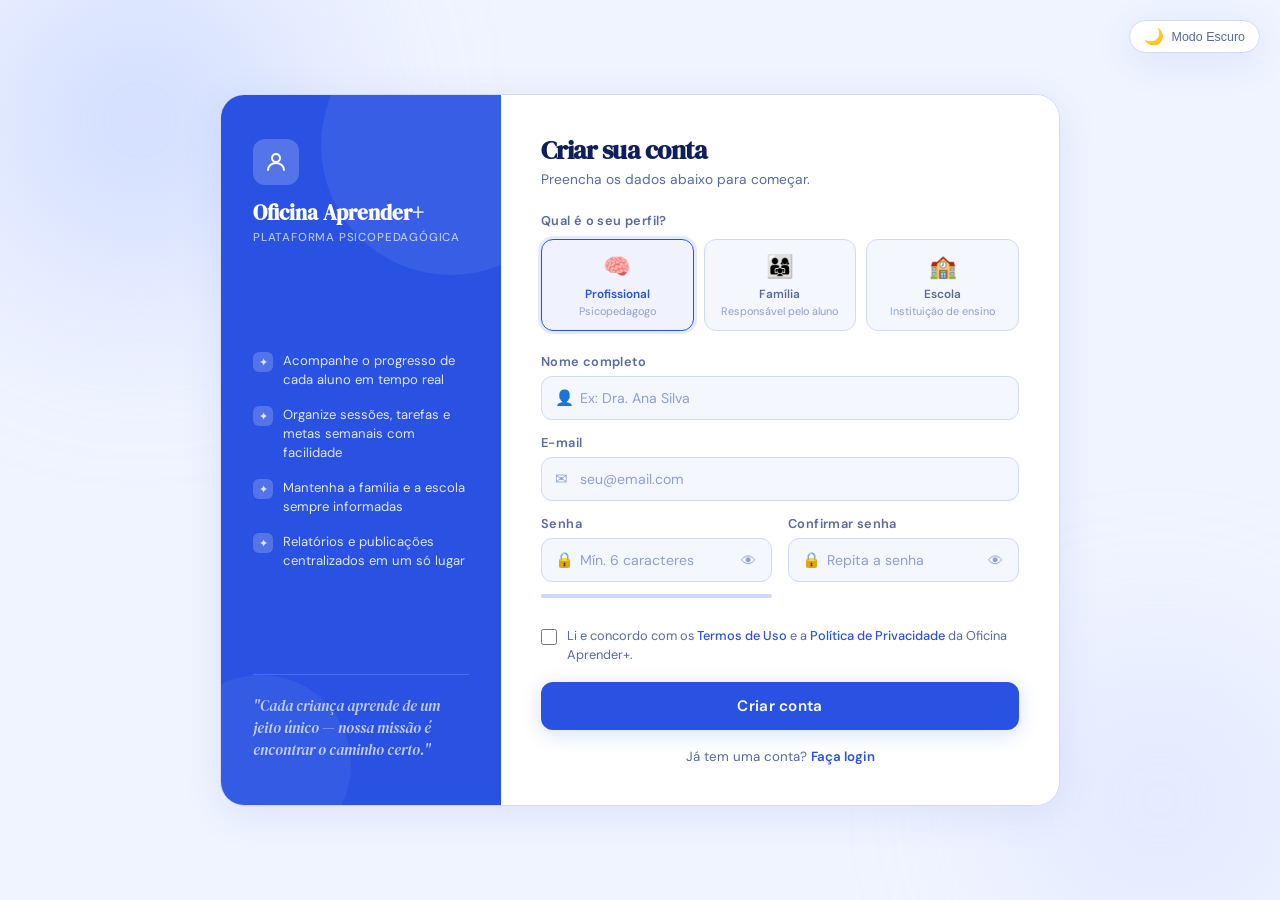
==== pages/cadastro.html @ 4ad7a59c "Criação" ====
<!DOCTYPE html>
<html lang="pt-BR" data-theme="light">
<head>
  <meta charset="UTF-8"/>
  <meta name="viewport" content="width=device-width, initial-scale=1.0"/>
  <title>Oficina Aprender+ — Cadastro</title>
  <link rel="stylesheet" href="../assets/css/global.css"/>
  <link rel="stylesheet" href="../assets/css/cadastro.css"/>
</head>
<body>

  <!-- Fundo decorativo -->
  <div class="bg-decor" aria-hidden="true">
    <span class="blob1"></span>
    <span class="blob2"></span>
  </div>

  <!-- Botão de tema -->
  <button class="theme-toggle" id="themeToggle" aria-label="Alternar modo escuro">
    <span class="icon" id="themeIcon">🌙</span>
    <span id="themeLabel">Modo Escuro</span>
  </button>

  <div class="wrapper">

    <!-- Painel lateral -->
    <aside class="side-panel">
      <div class="side-logo">
        <div class="side-logo-icon">
          <svg viewBox="0 0 24 24" fill="none" stroke="white" stroke-width="2"
               stroke-linecap="round" stroke-linejoin="round">
            <circle cx="12" cy="8" r="4"/>
            <path d="M4 20c0-4 3.6-7 8-7s8 3 8 7"/>
          </svg>
        </div>
        <strong>Oficina Aprender+</strong>
        <span>Plataforma Psicopedagógica</span>
      </div>

      <ul class="side-benefits">
        <li>
          <span class="bullet">✦</span>
          Acompanhe o progresso de cada aluno em tempo real
        </li>
        <li>
          <span class="bullet">✦</span>
          Organize sessões, tarefas e metas semanais com facilidade
        </li>
        <li>
          <span class="bullet">✦</span>
          Mantenha a família e a escola sempre informadas
        </li>
        <li>
          <span class="bullet">✦</span>
          Relatórios e publicações centralizados em um só lugar
        </li>
      </ul>

      <p class="side-quote">
        "Cada criança aprende de um jeito único — nossa missão é encontrar o caminho certo."
      </p>
    </aside>

    <!-- Painel do formulário -->
    <main class="main-panel">

      <div class="form-header">
        <h1>Criar sua conta</h1>
        <p>Preencha os dados abaixo para começar.</p>
      </div>

      <form id="cadastroForm" novalidate>

        <!-- Seleção de perfil -->
        <span class="role-label">Qual é o seu perfil?</span>
        <div class="role-grid" role="group" aria-label="Selecione seu perfil">
          <div class="role-card active" data-role="ROLE_PROFISSIONAL" tabindex="0">
            <span class="role-emoji">🧠</span>
            <div class="role-name">Profissional</div>
            <div class="role-desc">Psicopedagogo</div>
          </div>
          <div class="role-card" data-role="ROLE_FAMILIA" tabindex="0">
            <span class="role-emoji">👨‍👩‍👧</span>
            <div class="role-name">Família</div>
            <div class="role-desc">Responsável pelo aluno</div>
          </div>
          <div class="role-card" data-role="ROLE_ESCOLA" tabindex="0">
            <span class="role-emoji">🏫</span>
            <div class="role-name">Escola</div>
            <div class="role-desc">Instituição de ensino</div>
          </div>
        </div>

        <input type="hidden" id="roleInput" value="ROLE_PROFISSIONAL"/>

        <!-- Campos -->
        <div class="fields-grid">

          <div class="field field-full">
            <label for="nome">Nome completo</label>
            <div class="input-wrap">
              <span class="input-icon">👤</span>
              <input type="text" id="nome" placeholder="Ex: Dra. Ana Silva"
                     autocomplete="name"/>
            </div>
          </div>

          <div class="field field-full">
            <label for="email">E-mail</label>
            <div class="input-wrap">
              <span class="input-icon">✉</span>
              <input type="email" id="email" placeholder="seu@email.com"
                     autocomplete="email"/>
            </div>
          </div>

          <div class="field">
            <label for="senha">Senha</label>
            <div class="input-wrap">
              <span class="input-icon">🔒</span>
              <input type="password" id="senha" placeholder="Mín. 6 caracteres"
                     autocomplete="new-password"/>
              <button type="button" class="toggle-pass" id="toggleSenha"
                      aria-label="Mostrar senha">👁</button>
            </div>
            <div class="strength-bar">
              <div class="strength-fill" id="strengthFill"></div>
            </div>
            <div class="strength-text" id="strengthText"></div>
          </div>

          <div class="field">
            <label for="confirmarSenha">Confirmar senha</label>
            <div class="input-wrap">
              <span class="input-icon">🔒</span>
              <input type="password" id="confirmarSenha" placeholder="Repita a senha"
                     autocomplete="new-password"/>
              <button type="button" class="toggle-pass" id="toggleConfirmar"
                      aria-label="Mostrar senha">👁</button>
            </div>
          </div>

        </div>

        <!-- Termos -->
        <div class="terms-row">
          <input type="checkbox" id="termos"/>
          <label for="termos">
            Li e concordo com os <a href="termos.html" target="_blank">Termos de Uso</a> e a
            <a href="termos.html" target="_blank">Política de Privacidade</a> da Oficina Aprender+.
          </label>
        </div>

        <!-- Botão -->
        <button type="submit" class="btn-primary" id="btnCadastro">
          <div class="spinner"></div>
          <span class="btn-text">Criar conta</span>
        </button>

        <div class="feedback" id="feedback" role="alert"></div>

      </form>

      <p class="login-link">Já tem uma conta? <a href="login.html">Faça login</a></p>

    </main>
  </div>

  <script src="../assets/js/utils.js"></script>
  <script src="../assets/js/cadastro.js"></script>
</body>
</html>
---- assets/css/global.css ----
/* ============================================================
   global.css — Tokens, reset e utilitários compartilhados
   Oficina Aprender+
   ============================================================ */

/* ── Google Fonts ────────────────────────────────────────── */
@import url('https://fonts.googleapis.com/css2?family=DM+Serif+Display:ital@0;1&family=DM+Sans:opsz,wght@9..40,300;9..40,400;9..40,500;9..40,600&display=swap');

/* ── Tokens de design (modo claro) ──────────────────────── */
:root {
  --bg:           #f0f4ff;
  --surface:      #ffffff;
  --surface2:     #e8eeff;
  --border:       #d0d9f5;
  --text-main:    #0f1f5c;
  --text-sub:     #5a6a9a;
  --text-muted:   #8fa0cc;
  --accent:       #2952e3;
  --accent-dark:  #1a3bbf;
  --accent-glow:  rgba(41, 82, 227, .18);
  --error:        #e33d29;
  --success:      #1db87e;
  --shadow:       0 8px 40px rgba(41, 82, 227, .10);
  --input-bg:     #f5f7ff;
  --radius:       16px;

  /* Cores por role */
  --role-prof:    #2952e3;
  --role-fam:     #0fa87e;
  --role-escola:  #c47c0a;
}

/* ── Tokens de design (modo escuro) ─────────────────────── */
[data-theme="dark"] {
  --bg:           #080e22;
  --surface:      #101a38;
  --surface2:     #182040;
  --border:       #243060;
  --text-main:    #dce6ff;
  --text-sub:     #7a90c8;
  --text-muted:   #4a5c8a;
  --accent:       #4d77ff;
  --accent-dark:  #3360e8;
  --accent-glow:  rgba(77, 119, 255, .22);
  --error:        #ff5c47;
  --success:      #2ddfa0;
  --shadow:       0 8px 40px rgba(0, 0, 0, .4);
  --input-bg:     #0c1428;

  --role-prof:    #4d77ff;
  --role-fam:     #2ddfa0;
  --role-escola:  #f5a623;
}

/* ── Reset ───────────────────────────────────────────────── */
*, *::before, *::after {
  box-sizing: border-box;
  margin: 0;
  padding: 0;
}

body {
  font-family: 'DM Sans', sans-serif;
  background: var(--bg);
  color: var(--text-main);
  transition: background .4s, color .4s;
}

/* ── Fundo decorativo (blobs) ────────────────────────────── */
.bg-decor {
  position: fixed;
  inset: 0;
  pointer-events: none;
  z-index: 0;
}
.bg-decor span {
  position: absolute;
  border-radius: 50%;
  filter: blur(80px);
  opacity: .5;
  transition: opacity .4s;
}
.bg-decor .blob1 {
  width: 520px; height: 520px;
  background: radial-gradient(circle, #a0baff 0%, transparent 70%);
  top: -140px; left: -120px;
}
.bg-decor .blob2 {
  width: 400px; height: 400px;
  background: radial-gradient(circle, #c5d4ff 0%, transparent 70%);
  bottom: -100px; right: -80px;
}
[data-theme="dark"] .bg-decor .blob1 {
  background: radial-gradient(circle, #1a2f7a 0%, transparent 70%);
  opacity: .8;
}
[data-theme="dark"] .bg-decor .blob2 {
  background: radial-gradient(circle, #0f2060 0%, transparent 70%);
  opacity: .8;
}

/* ── Botão de tema ───────────────────────────────────────── */
.theme-toggle {
  position: fixed;
  top: 20px; right: 20px;
  z-index: 100;
  background: var(--surface);
  border: 1.5px solid var(--border);
  border-radius: 50px;
  padding: 6px 14px;
  display: flex;
  align-items: center;
  gap: 8px;
  cursor: pointer;
  font-size: .78rem;
  font-weight: 500;
  color: var(--text-sub);
  box-shadow: var(--shadow);
  transition: all .3s;
}
.theme-toggle:hover {
  color: var(--accent);
  border-color: var(--accent);
}
.theme-toggle .icon {
  font-size: 1rem;
  transition: transform .4s;
}
[data-theme="dark"] .theme-toggle .icon {
  transform: rotate(180deg);
}

/* ── Botão primário ──────────────────────────────────────── */
.btn-primary {
  width: 100%;
  padding: 14px;
  background: var(--accent);
  color: #fff;
  border: none;
  border-radius: 12px;
  font-family: 'DM Sans', sans-serif;
  font-size: .95rem;
  font-weight: 600;
  cursor: pointer;
  letter-spacing: .02em;
  box-shadow: 0 4px 20px var(--accent-glow);
  transition: background .2s, transform .15s, box-shadow .2s;
  display: flex;
  align-items: center;
  justify-content: center;
  gap: 8px;
}
.btn-primary:hover:not(:disabled) {
  background: var(--accent-dark);
  transform: translateY(-1px);
  box-shadow: 0 6px 28px var(--accent-glow);
}
.btn-primary:active { transform: translateY(0); }
.btn-primary:disabled { opacity: .65; cursor: not-allowed; }

/* ── Spinner de carregamento ─────────────────────────────── */
.spinner {
  width: 18px; height: 18px;
  border: 2px solid rgba(255, 255, 255, .3);
  border-top-color: #fff;
  border-radius: 50%;
  animation: spin .7s linear infinite;
  display: none;
}
.btn-primary.loading .spinner { display: block; }
.btn-primary.loading .btn-text { display: none; }

@keyframes spin { to { transform: rotate(360deg); } }

/* ── Feedback de formulário ──────────────────────────────── */
.feedback {
  margin-top: 14px;
  padding: 11px 14px;
  border-radius: 10px;
  font-size: .84rem;
  font-weight: 500;
  display: none;
  animation: fadeIn .25s ease;
}
.feedback.error   { background: rgba(227,61,41,.1);  color: var(--error);   border: 1px solid rgba(227,61,41,.2);  }
.feedback.success { background: rgba(29,184,126,.1); color: var(--success); border: 1px solid rgba(29,184,126,.2); }
.feedback.show    { display: block; }

/* ── Campos de formulário ────────────────────────────────── */
.field { display: flex; flex-direction: column; gap: 6px; }
.field label {
  font-size: .8rem;
  font-weight: 600;
  color: var(--text-sub);
  letter-spacing: .03em;
}
.input-wrap { position: relative; }
.input-icon {
  position: absolute;
  left: 14px; top: 50%; transform: translateY(-50%);
  color: var(--text-muted);
  font-size: .95rem;
  pointer-events: none;
  transition: color .2s;
}
.input-wrap input,
.input-wrap select {
  width: 100%;
  padding: 13px 14px 13px 40px;
  background: var(--input-bg);
  border: 1.5px solid var(--border);
  border-radius: 12px;
  font-family: 'DM Sans', sans-serif;
  font-size: .92rem;
  color: var(--text-main);
  outline: none;
  transition: border-color .2s, box-shadow .2s, background .3s;
  appearance: none;
}
.input-wrap input::placeholder { color: var(--text-muted); }
.input-wrap input:focus,
.input-wrap select:focus {
  border-color: var(--accent);
  box-shadow: 0 0 0 3px var(--accent-glow);
  background: var(--surface);
}
.input-wrap:focus-within .input-icon { color: var(--accent); }

.toggle-pass {
  position: absolute;
  right: 14px; top: 50%; transform: translateY(-50%);
  background: none; border: none;
  color: var(--text-muted);
  cursor: pointer;
  font-size: .95rem;
  padding: 2px;
  transition: color .2s;
}
.toggle-pass:hover { color: var(--accent); }

/* ── Animações ───────────────────────────────────────────── */
@keyframes fadeUp {
  from { opacity: 0; transform: translateY(28px); }
  to   { opacity: 1; transform: translateY(0); }
}
@keyframes fadeIn {
  from { opacity: 0; transform: translateY(-4px); }
  to   { opacity: 1; transform: translateY(0); }
}
---- assets/css/cadastro.css ----
/* ============================================================
   cadastro.css — Estilos exclusivos da tela de cadastro
   Oficina Aprender+
   ============================================================ */

body {
  min-height: 100vh;
  display: flex;
  align-items: center;
  justify-content: center;
  padding: 32px 16px;
  overflow-x: hidden;
}

/* ── Wrapper de duas colunas ─────────────────────────────── */
.wrapper {
  position: relative;
  z-index: 1;
  display: grid;
  grid-template-columns: 280px 1fr;
  width: 100%;
  max-width: 840px;
  border-radius: 24px;
  overflow: hidden;
  box-shadow: var(--shadow);
  border: 1.5px solid var(--border);
  animation: fadeUp .55s cubic-bezier(.22, 1, .36, 1) both;
}

/* ── Painel lateral ──────────────────────────────────────── */
.side-panel {
  background: var(--accent);
  padding: 44px 32px;
  display: flex;
  flex-direction: column;
  justify-content: space-between;
  position: relative;
  overflow: hidden;
}
.side-panel::before {
  content: '';
  position: absolute;
  width: 260px; height: 260px;
  border-radius: 50%;
  background: rgba(255, 255, 255, .07);
  top: -80px; right: -80px;
}
.side-panel::after {
  content: '';
  position: absolute;
  width: 180px; height: 180px;
  border-radius: 50%;
  background: rgba(255, 255, 255, .05);
  bottom: -50px; left: -50px;
}

/* Logo lateral */
.side-logo { position: relative; z-index: 1; }
.side-logo-icon {
  width: 46px; height: 46px;
  background: rgba(255, 255, 255, .2);
  border-radius: 12px;
  display: flex;
  align-items: center;
  justify-content: center;
  margin-bottom: 16px;
}
.side-logo-icon svg { width: 24px; height: 24px; }
.side-logo strong {
  display: block;
  font-family: 'DM Serif Display', serif;
  font-size: 1.3rem;
  color: #fff;
  line-height: 1.2;
}
.side-logo span {
  font-size: .72rem;
  color: rgba(255, 255, 255, .65);
  font-weight: 500;
  letter-spacing: .07em;
  text-transform: uppercase;
}

/* Benefícios */
.side-benefits {
  position: relative;
  z-index: 1;
  list-style: none;
  display: flex;
  flex-direction: column;
  gap: 16px;
}
.side-benefits li {
  display: flex;
  align-items: flex-start;
  gap: 10px;
  font-size: .82rem;
  color: rgba(255, 255, 255, .85);
  line-height: 1.45;
}
.side-benefits .bullet {
  width: 20px; height: 20px;
  background: rgba(255, 255, 255, .2);
  border-radius: 6px;
  display: flex;
  align-items: center;
  justify-content: center;
  font-size: .7rem;
  flex-shrink: 0;
  margin-top: 1px;
}

/* Citação lateral */
.side-quote {
  position: relative;
  z-index: 1;
  font-family: 'DM Serif Display', serif;
  font-style: italic;
  font-size: .92rem;
  color: rgba(255, 255, 255, .7);
  line-height: 1.5;
  padding-top: 20px;
  border-top: 1px solid rgba(255, 255, 255, .15);
}

/* ── Painel principal ────────────────────────────────────── */
.main-panel {
  background: var(--surface);
  padding: 40px;
  overflow-y: auto;
  max-height: 90vh;
}

.form-header { margin-bottom: 24px; }
.form-header h1 {
  font-family: 'DM Serif Display', serif;
  font-size: 1.6rem;
  color: var(--text-main);
  letter-spacing: -.02em;
  line-height: 1.2;
}
.form-header p {
  margin-top: 5px;
  font-size: .86rem;
  color: var(--text-sub);
}

/* ── Seletor de perfil ───────────────────────────────────── */
.role-label {
  font-size: .8rem;
  font-weight: 600;
  color: var(--text-sub);
  letter-spacing: .03em;
  margin-bottom: 10px;
  display: block;
}
.role-grid {
  display: grid;
  grid-template-columns: repeat(3, 1fr);
  gap: 10px;
  margin-bottom: 22px;
}
.role-card {
  border: 1.5px solid var(--border);
  border-radius: 12px;
  padding: 12px 10px;
  text-align: center;
  cursor: pointer;
  background: var(--input-bg);
  user-select: none;
  transition: border-color .2s, background .2s, box-shadow .2s;
}
.role-card .role-emoji { font-size: 1.4rem; display: block; margin-bottom: 5px; }
.role-card .role-name  {
  font-size: .74rem;
  font-weight: 600;
  color: var(--text-sub);
  transition: color .2s;
}
.role-card .role-desc  {
  font-size: .68rem;
  color: var(--text-muted);
  margin-top: 2px;
  line-height: 1.3;
}

/* Estados ativos por role */
.role-card[data-role="ROLE_PROFISSIONAL"].active {
  border-color: var(--role-prof);
  background: rgba(41, 82, 227, .07);
  box-shadow: 0 0 0 3px rgba(41, 82, 227, .12);
}
.role-card[data-role="ROLE_PROFISSIONAL"].active .role-name { color: var(--role-prof); }

.role-card[data-role="ROLE_FAMILIA"].active {
  border-color: var(--role-fam);
  background: rgba(15, 168, 126, .07);
  box-shadow: 0 0 0 3px rgba(15, 168, 126, .12);
}
.role-card[data-role="ROLE_FAMILIA"].active .role-name { color: var(--role-fam); }

.role-card[data-role="ROLE_ESCOLA"].active {
  border-color: var(--role-escola);
  background: rgba(196, 124, 10, .07);
  box-shadow: 0 0 0 3px rgba(196, 124, 10, .12);
}
.role-card[data-role="ROLE_ESCOLA"].active .role-name { color: var(--role-escola); }

/* ── Grid de campos ──────────────────────────────────────── */
.fields-grid {
  display: grid;
  grid-template-columns: 1fr 1fr;
  gap: 14px 16px;
}
.field-full { grid-column: 1 / -1; }

/* Ajuste de padding para campos menores */
.fields-grid .input-wrap input {
  padding: 12px 12px 12px 38px;
  border-radius: 11px;
  font-size: .88rem;
}

/* ── Força da senha ──────────────────────────────────────── */
.strength-bar {
  height: 4px;
  border-radius: 4px;
  background: var(--border);
  margin-top: 6px;
  overflow: hidden;
}
.strength-fill {
  height: 100%;
  border-radius: 4px;
  width: 0;
  transition: width .35s, background .35s;
}
.strength-text {
  font-size: .7rem;
  color: var(--text-muted);
  margin-top: 3px;
}

/* ── Checkbox de termos ──────────────────────────────────── */
.terms-row {
  display: flex;
  align-items: flex-start;
  gap: 10px;
  margin: 20px 0 18px;
}
.terms-row input[type="checkbox"] {
  width: 16px; height: 16px;
  accent-color: var(--accent);
  margin-top: 2px;
  flex-shrink: 0;
  cursor: pointer;
}
.terms-row label {
  font-size: .8rem;
  color: var(--text-sub);
  line-height: 1.45;
  cursor: pointer;
}
.terms-row a {
  color: var(--accent);
  text-decoration: none;
  font-weight: 500;
}

/* ── Link de login ───────────────────────────────────────── */
.login-link {
  text-align: center;
  font-size: .83rem;
  color: var(--text-sub);
  margin-top: 18px;
}
.login-link a {
  color: var(--accent);
  font-weight: 600;
  text-decoration: none;
  transition: opacity .2s;
}
.login-link a:hover { opacity: .75; }

/* ── Responsivo ──────────────────────────────────────────── */
@media (max-width: 640px) {
  .wrapper { grid-template-columns: 1fr; }
  .side-panel { padding: 28px 24px; }
  .side-benefits, .side-quote { display: none; }
  .main-panel { padding: 28px 24px; max-height: none; }
  .fields-grid { grid-template-columns: 1fr; }
  .field-full { grid-column: 1; }
}
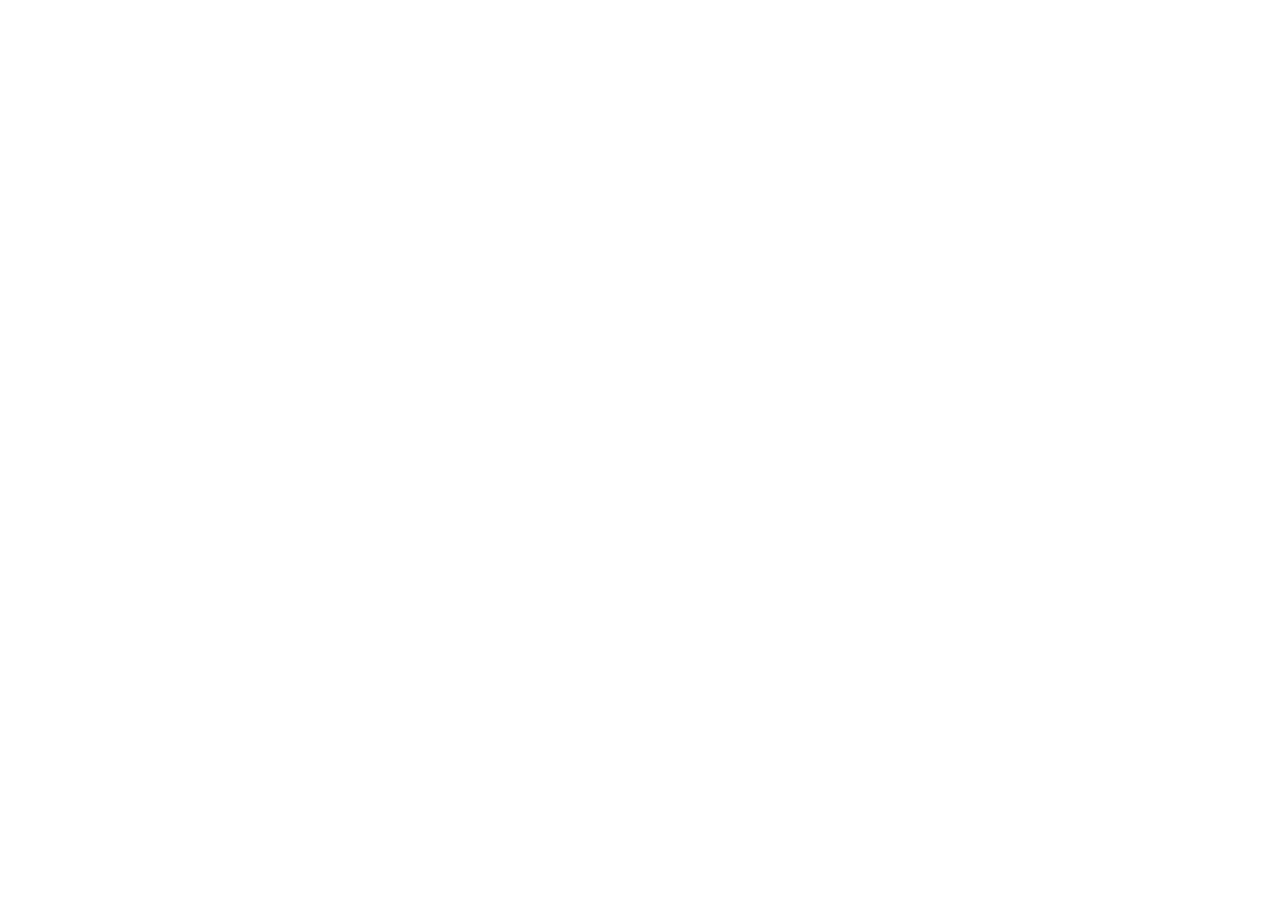
==== commit 08775839: "Otimização do design" ====
--- a/pages/cadastro.html
+++ b/pages/cadastro.html
@@ -1,172 +1,11 @@
 <!DOCTYPE html>
-<html lang="pt-BR" data-theme="light">
+<html lang="pt-br">
 <head>
-  <meta charset="UTF-8"/>
-  <meta name="viewport" content="width=device-width, initial-scale=1.0"/>
-  <title>Oficina Aprender+ — Cadastro</title>
-  <link rel="stylesheet" href="../assets/css/global.css"/>
-  <link rel="stylesheet" href="../assets/css/cadastro.css"/>
+    <meta charset="UTF-8">
+    <meta name="viewport" content="width=device-width, initial-scale=1.0">
+    <title>Cadastrar | Oficina Aprender+</title>
 </head>
 <body>
-
-  <!-- Fundo decorativo -->
-  <div class="bg-decor" aria-hidden="true">
-    <span class="blob1"></span>
-    <span class="blob2"></span>
-  </div>
-
-  <!-- Botão de tema -->
-  <button class="theme-toggle" id="themeToggle" aria-label="Alternar modo escuro">
-    <span class="icon" id="themeIcon">🌙</span>
-    <span id="themeLabel">Modo Escuro</span>
-  </button>
-
-  <div class="wrapper">
-
-    <!-- Painel lateral -->
-    <aside class="side-panel">
-      <div class="side-logo">
-        <div class="side-logo-icon">
-          <svg viewBox="0 0 24 24" fill="none" stroke="white" stroke-width="2"
-               stroke-linecap="round" stroke-linejoin="round">
-            <circle cx="12" cy="8" r="4"/>
-            <path d="M4 20c0-4 3.6-7 8-7s8 3 8 7"/>
-          </svg>
-        </div>
-        <strong>Oficina Aprender+</strong>
-        <span>Plataforma Psicopedagógica</span>
-      </div>
-
-      <ul class="side-benefits">
-        <li>
-          <span class="bullet">✦</span>
-          Acompanhe o progresso de cada aluno em tempo real
-        </li>
-        <li>
-          <span class="bullet">✦</span>
-          Organize sessões, tarefas e metas semanais com facilidade
-        </li>
-        <li>
-          <span class="bullet">✦</span>
-          Mantenha a família e a escola sempre informadas
-        </li>
-        <li>
-          <span class="bullet">✦</span>
-          Relatórios e publicações centralizados em um só lugar
-        </li>
-      </ul>
-
-      <p class="side-quote">
-        "Cada criança aprende de um jeito único — nossa missão é encontrar o caminho certo."
-      </p>
-    </aside>
-
-    <!-- Painel do formulário -->
-    <main class="main-panel">
-
-      <div class="form-header">
-        <h1>Criar sua conta</h1>
-        <p>Preencha os dados abaixo para começar.</p>
-      </div>
-
-      <form id="cadastroForm" novalidate>
-
-        <!-- Seleção de perfil -->
-        <span class="role-label">Qual é o seu perfil?</span>
-        <div class="role-grid" role="group" aria-label="Selecione seu perfil">
-          <div class="role-card active" data-role="ROLE_PROFISSIONAL" tabindex="0">
-            <span class="role-emoji">🧠</span>
-            <div class="role-name">Profissional</div>
-            <div class="role-desc">Psicopedagogo</div>
-          </div>
-          <div class="role-card" data-role="ROLE_FAMILIA" tabindex="0">
-            <span class="role-emoji">👨‍👩‍👧</span>
-            <div class="role-name">Família</div>
-            <div class="role-desc">Responsável pelo aluno</div>
-          </div>
-          <div class="role-card" data-role="ROLE_ESCOLA" tabindex="0">
-            <span class="role-emoji">🏫</span>
-            <div class="role-name">Escola</div>
-            <div class="role-desc">Instituição de ensino</div>
-          </div>
-        </div>
-
-        <input type="hidden" id="roleInput" value="ROLE_PROFISSIONAL"/>
-
-        <!-- Campos -->
-        <div class="fields-grid">
-
-          <div class="field field-full">
-            <label for="nome">Nome completo</label>
-            <div class="input-wrap">
-              <span class="input-icon">👤</span>
-              <input type="text" id="nome" placeholder="Ex: Dra. Ana Silva"
-                     autocomplete="name"/>
-            </div>
-          </div>
-
-          <div class="field field-full">
-            <label for="email">E-mail</label>
-            <div class="input-wrap">
-              <span class="input-icon">✉</span>
-              <input type="email" id="email" placeholder="seu@email.com"
-                     autocomplete="email"/>
-            </div>
-          </div>
-
-          <div class="field">
-            <label for="senha">Senha</label>
-            <div class="input-wrap">
-              <span class="input-icon">🔒</span>
-              <input type="password" id="senha" placeholder="Mín. 6 caracteres"
-                     autocomplete="new-password"/>
-              <button type="button" class="toggle-pass" id="toggleSenha"
-                      aria-label="Mostrar senha">👁</button>
-            </div>
-            <div class="strength-bar">
-              <div class="strength-fill" id="strengthFill"></div>
-            </div>
-            <div class="strength-text" id="strengthText"></div>
-          </div>
-
-          <div class="field">
-            <label for="confirmarSenha">Confirmar senha</label>
-            <div class="input-wrap">
-              <span class="input-icon">🔒</span>
-              <input type="password" id="confirmarSenha" placeholder="Repita a senha"
-                     autocomplete="new-password"/>
-              <button type="button" class="toggle-pass" id="toggleConfirmar"
-                      aria-label="Mostrar senha">👁</button>
-            </div>
-          </div>
-
-        </div>
-
-        <!-- Termos -->
-        <div class="terms-row">
-          <input type="checkbox" id="termos"/>
-          <label for="termos">
-            Li e concordo com os <a href="termos.html" target="_blank">Termos de Uso</a> e a
-            <a href="termos.html" target="_blank">Política de Privacidade</a> da Oficina Aprender+.
-          </label>
-        </div>
-
-        <!-- Botão -->
-        <button type="submit" class="btn-primary" id="btnCadastro">
-          <div class="spinner"></div>
-          <span class="btn-text">Criar conta</span>
-        </button>
-
-        <div class="feedback" id="feedback" role="alert"></div>
-
-      </form>
-
-      <p class="login-link">Já tem uma conta? <a href="login.html">Faça login</a></p>
-
-    </main>
-  </div>
-
-  <script src="../assets/js/utils.js"></script>
-  <script src="../assets/js/cadastro.js"></script>
+    
 </body>
-</html>
+</html>
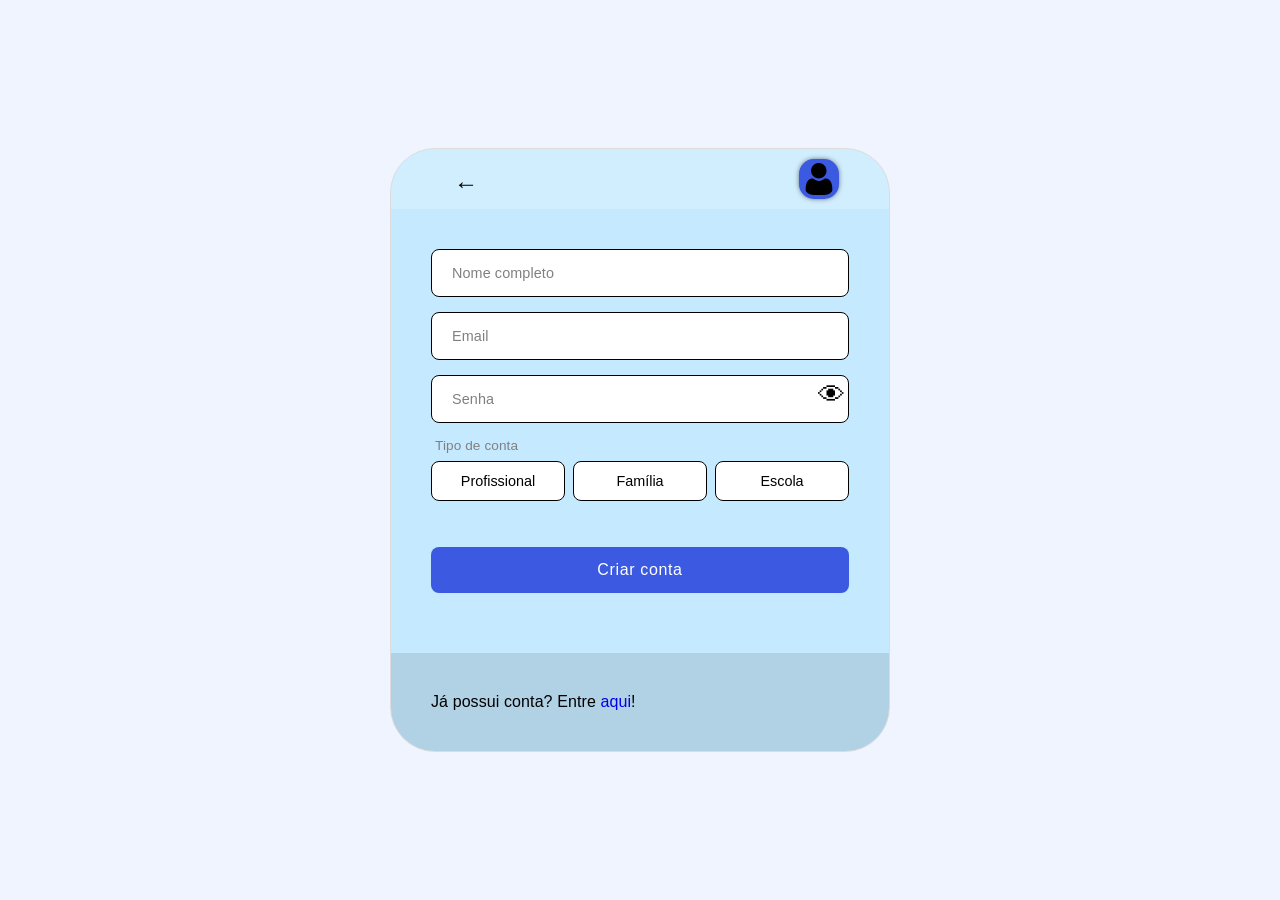
==== commit 3f8dd31a: "Adicionado cadastro ruim" ====
--- a/pages/cadastro.html
+++ b/pages/cadastro.html
@@ -1,11 +1,57 @@
 <!DOCTYPE html>
 <html lang="pt-br">
 <head>
-    <meta charset="UTF-8">
-    <meta name="viewport" content="width=device-width, initial-scale=1.0">
-    <title>Cadastrar | Oficina Aprender+</title>
+  <meta charset="UTF-8">
+  <meta name="viewport" content="width=device-width, initial-scale=1.0">
+  <title>Cadastrar | OficinaAprender+</title>
+  <link rel="stylesheet" href="../assets/css/cadastro.css" type="text/css">
 </head>
 <body>
-    
+
+  <div class="card" role="main">
+    <div class="card-header">
+      <button type="button" id="btn-voltar" class="btn-voltar">
+        &leftarrow;
+      </button>
+      <div class="logo">
+        <img src="../assets/icons/user-icon.png" class="logo-img">
+      </div>
+    </div>
+
+    <form id="form-cadastro">
+      <div class="campo">
+        <input type="text" name="nome" id="nome" autocomplete="name">
+        <label for="nome">Nome completo</label>
+      </div>
+      <div class="campo">
+        <input type="email" name="email" id="email" autocomplete="email">
+        <label for="email">Email</label>
+      </div>
+      <div class="campo">
+        <button type="button" class="toggleSenha" id="toggleSenha">👁</button>
+        <input type="password" name="senha" id="senha" autocomplete="new-password">
+        <label for="senha">Senha</label>
+      </div>
+
+      <div class="campo-tipo">
+        <span class="tipo-label">Tipo de conta</span>
+        <div class="tipo-opcoes">
+          <button type="button" class="btn-tipo" data-role="ROLE_PROFISSIONAL">Profissional</button>
+          <button type="button" class="btn-tipo" data-role="ROLE_FAMILIA">Família</button>
+          <button type="button" class="btn-tipo" data-role="ROLE_ESCOLA">Escola</button>
+        </div>
+        <input type="hidden" id="role" name="role">
+      </div>
+
+      <p class="erro-msg" id="erro-msg"></p>
+      <button type="submit" class="btn-cadastrar" id="btn-cadastrar">Criar conta</button>
+    </form>
+
+    <div class="card-footer">
+      Já possui conta? Entre <a href="login.html">aqui</a>!
+    </div>
+  </div>
+
+  <script src="../assets/js/cadastro.js"></script>
 </body>
-</html>+</html>
--- a/assets/css/cadastro.css
+++ b/assets/css/cadastro.css
@@ -0,0 +1,242 @@
+/* cores — idênticas ao login */
+:root {
+  --bg:        #f0f4ff;
+  --border:    gainsboro;
+  --bg-button: #3c5ae1;
+}
+
+/* Reset */
+*, *::before, *::after {
+  box-sizing: border-box;
+  margin: 0;
+  padding: 0;
+}
+
+body {
+  display: flex;
+  flex-direction: column;
+  font-family: sans-serif;
+  letter-spacing: 0.006rem;
+  background-color: var(--bg);
+  min-height: 100vh;
+}
+
+/* card — idêntico ao login */
+.card {
+  display: flex;
+  flex-direction: column;
+  max-width: 500px;
+  width: 70%;
+  margin: auto;
+  background-color: rgb(197, 233, 255);
+  overflow: hidden;
+  border: 1px solid var(--border);
+  border-radius: 45px;
+}
+
+.card-header {
+  display: flex;
+  flex-direction: row;
+  max-height: 60px;
+  padding: 10px;
+  width: 100%;
+  background-color: rgba(255, 255, 255, 0.2);
+}
+
+.btn-voltar {
+  background-color: transparent;
+  border: none;
+  padding: 5px;
+  margin: auto 40px;
+  font-size: 1.5rem;
+  transition: 0.2s ease;
+  width: 50px;
+  height: 50px;
+  cursor: pointer;
+}
+
+.btn-voltar:hover {
+  transform: scale(1.1);
+  text-decoration: underline 1px;
+}
+
+.logo {
+  margin-left: auto;
+  margin-right: 40px;
+  margin-top: auto;
+  margin-bottom: auto;
+}
+
+.logo-img {
+  max-width: 40px;
+  padding: 4px;
+  background-color: var(--bg-button);
+  border-radius: 15px;
+  box-shadow: 0px 0px 6px -2px black;
+}
+
+/* form — idêntico ao login */
+form {
+  padding: 40px;
+  display: flex;
+  flex-direction: column;
+  gap: 15px;
+}
+
+.campo {
+  background-color: white;
+  border-radius: 8px;
+  display: flex;
+  flex-direction: row-reverse;
+  padding: 3px;
+  border: 1px solid black;
+  transition: 0.5s ease;
+}
+
+form input {
+  width: 100%;
+  height: 40px;
+  outline: none;
+  padding: 14px;
+  border: none;
+  background: transparent;
+}
+
+.campo:hover,
+.campo:focus-within {
+  box-shadow: 1px 1px 0.2px 0px black;
+}
+
+form label {
+  width: 0%;
+  height: 0%;
+  position: relative;
+  top: 12px;
+  left: 20px;
+  color: gray;
+  font-size: 0.9rem;
+  padding: 0px 3px;
+  transition: 0.2s ease;
+  margin-left: -8px;
+  white-space: nowrap;
+  pointer-events: none;
+}
+
+.toggleSenha {
+  position: absolute;
+  border: none;
+  background-color: transparent;
+  font-size: 1.7rem;
+  margin: auto;
+  cursor: pointer;
+}
+
+.label-focus {
+  width: fit-content;
+  top: -12px;
+  left: 15px;
+  background-color: white;
+  border-radius: 4px;
+  border-top: 1px solid black;
+}
+
+/* laterais até metade */
+.label-focus::after {
+  content: "";
+  position: absolute;
+  top: 0;
+  left: 0;
+  width: 100%;
+  height: 50%;
+  border-left: 1px solid black;
+  border-right: 1px solid black;
+}
+
+.input-focus {
+  margin-left: -40px;
+}
+
+/* tipo de conta */
+.campo-tipo {
+  display: flex;
+  flex-direction: column;
+  gap: 8px;
+}
+
+.tipo-label {
+  font-size: 0.85rem;
+  color: gray;
+  padding-left: 4px;
+}
+
+.tipo-opcoes {
+  display: flex;
+  gap: 8px;
+}
+
+.btn-tipo {
+  flex: 1;
+  height: 40px;
+  border: 1px solid black;
+  border-radius: 8px;
+  background-color: white;
+  font-family: inherit;
+  font-size: 0.9rem;
+  cursor: pointer;
+  transition: 0.2s ease;
+}
+
+.btn-tipo:hover {
+  box-shadow: 1px 1px 0.2px 0px black;
+}
+
+.btn-tipo.selecionado {
+  background-color: var(--bg-button);
+  color: white;
+  border-color: var(--bg-button);
+}
+
+/* mensagem de erro */
+.erro-msg {
+  color: #c0392b;
+  font-size: 0.85rem;
+  min-height: 1rem;
+}
+
+/* botão enviar */
+.btn-cadastrar {
+  height: 46px;
+  border: none;
+  border-radius: 8px;
+  background-color: var(--bg-button);
+  color: white;
+  font-size: 1rem;
+  font-family: inherit;
+  letter-spacing: 0.04rem;
+  cursor: pointer;
+  transition: 0.2s ease;
+}
+
+.btn-cadastrar:hover {
+  filter: brightness(1.15);
+}
+
+.btn-cadastrar:disabled {
+  opacity: 0.6;
+  cursor: not-allowed;
+}
+
+/* card-footer — idêntico ao login */
+.card-footer {
+  margin-top: 20px;
+  padding: 40px;
+  background-color: rgba(0, 0, 0, 0.1);
+}
+
+a {
+  text-decoration: none;
+}
+
+a:hover, a:focus {
+  text-decoration: underline;
+}
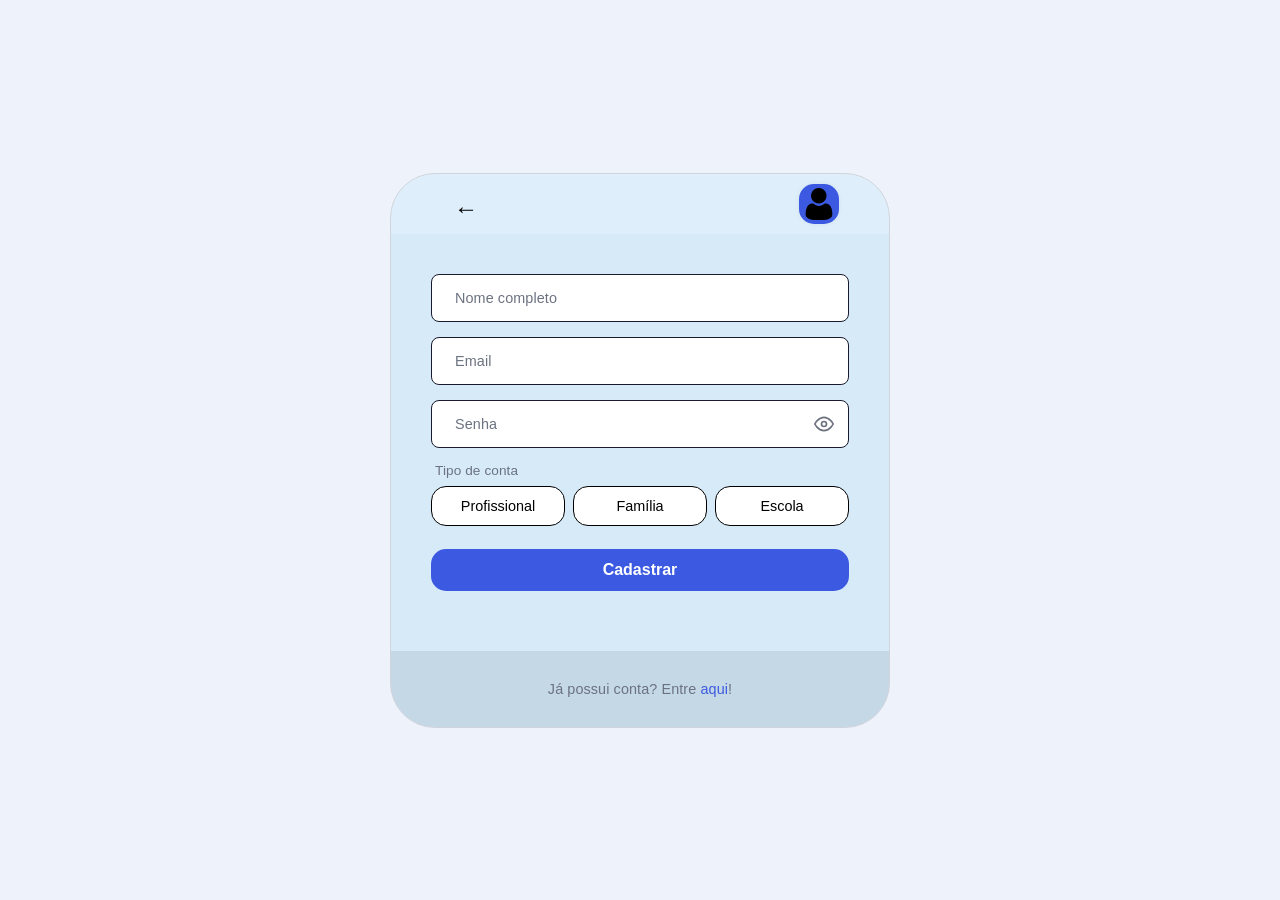
==== commit e78aa1c4: "Melhora na página cadastro" ====
--- a/pages/cadastro.html
+++ b/pages/cadastro.html
@@ -10,27 +10,27 @@
 
   <div class="card" role="main">
     <div class="card-header">
-      <button type="button" id="btn-voltar" class="btn-voltar">
+      <button type="button" id="btn-voltar" class="btn-voltar" aria-label="Voltar">
         &leftarrow;
       </button>
       <div class="logo">
-        <img src="../assets/icons/user-icon.png" class="logo-img">
+        <img src="../assets/icons/user-icon.png" class="logo-img" alt="Logo">
       </div>
     </div>
 
-    <form id="form-cadastro">
+    <form id="form-cadastro" novalidate>
       <div class="campo">
-        <input type="text" name="nome" id="nome" autocomplete="name">
+        <input type="text" name="nome" id="nome">
         <label for="nome">Nome completo</label>
       </div>
       <div class="campo">
-        <input type="email" name="email" id="email" autocomplete="email">
+        <input type="email" name="email" id="email">
         <label for="email">Email</label>
       </div>
       <div class="campo">
-        <button type="button" class="toggleSenha" id="toggleSenha">👁</button>
-        <input type="password" name="senha" id="senha" autocomplete="new-password">
+        <input type="password" name="senha" id="senha">
         <label for="senha">Senha</label>
+        <button type="button" class="toggle-senha" id="toggle-senha" aria-label="Mostrar senha"></button>
       </div>
 
       <div class="campo-tipo">
@@ -40,11 +40,12 @@
           <button type="button" class="btn-tipo" data-role="ROLE_FAMILIA">Família</button>
           <button type="button" class="btn-tipo" data-role="ROLE_ESCOLA">Escola</button>
         </div>
-        <input type="hidden" id="role" name="role">
       </div>
 
-      <p class="erro-msg" id="erro-msg"></p>
-      <button type="submit" class="btn-cadastrar" id="btn-cadastrar">Criar conta</button>
+      <button type="submit" class="btn-submit" id="btn-cadastrar">
+        <div class="spinner"></div>
+        <span class="btn-texto">Cadastrar</span>
+      </button>
     </form>
 
     <div class="card-footer">
@@ -52,6 +53,7 @@
     </div>
   </div>
 
+  <script src="../assets/js/utils.js"></script>
   <script src="../assets/js/cadastro.js"></script>
 </body>
 </html>
--- a/assets/css/cadastro.css
+++ b/assets/css/cadastro.css
@@ -1,81 +1,58 @@
-/* cores — idênticas ao login */
-:root {
-  --bg:        #f0f4ff;
-  --border:    gainsboro;
-  --bg-button: #3c5ae1;
-}
-
-/* Reset */
-*, *::before, *::after {
-  box-sizing: border-box;
-  margin: 0;
-  padding: 0;
-}
+@import url('../css/global.css');
 
 body {
   display: flex;
   flex-direction: column;
-  font-family: sans-serif;
-  letter-spacing: 0.006rem;
-  background-color: var(--bg);
-  min-height: 100vh;
-}
-
-/* card — idêntico ao login */
+}
+
+/* --- Card central ------------------------------------------ */
 .card {
   display: flex;
   flex-direction: column;
   max-width: 500px;
   width: 70%;
   margin: auto;
-  background-color: rgb(197, 233, 255);
+  background-color: var(--cor-card);
+  border: 1px solid var(--cor-borda);
+  border-radius: var(--raio-card);
   overflow: hidden;
-  border: 1px solid var(--border);
-  border-radius: 45px;
 }
 
 .card-header {
   display: flex;
   flex-direction: row;
+  align-items: center;
   max-height: 60px;
   padding: 10px;
-  width: 100%;
-  background-color: rgba(255, 255, 255, 0.2);
-}
-
+  background-color: var(--cor-overlay);
+}
+
+/* --- Botão voltar ------------------------------------------ */
 .btn-voltar {
   background-color: transparent;
   border: none;
   padding: 5px;
   margin: auto 40px;
   font-size: 1.5rem;
-  transition: 0.2s ease;
   width: 50px;
   height: 50px;
-  cursor: pointer;
+  transition: transform var(--transicao-rapida);
+  cursor: pointer;
+  display: flex;
+  align-items: center;
+  justify-content: center;
 }
 
 .btn-voltar:hover {
   transform: scale(1.1);
-  text-decoration: underline 1px;
-}
-
+}
+
+/* --- Logo --------------------------------------------------- */
 .logo {
-  margin-left: auto;
-  margin-right: 40px;
-  margin-top: auto;
-  margin-bottom: auto;
-}
-
-.logo-img {
-  max-width: 40px;
-  padding: 4px;
-  background-color: var(--bg-button);
-  border-radius: 15px;
-  box-shadow: 0px 0px 6px -2px black;
-}
-
-/* form — idêntico ao login */
+  margin: auto 40px auto auto;
+}
+
+/* --- Formulário -------------------------------------------- */
 form {
   padding: 40px;
   display: flex;
@@ -83,80 +60,141 @@
   gap: 15px;
 }
 
+/* Label flutuante */
 .campo {
-  background-color: white;
-  border-radius: 8px;
-  display: flex;
-  flex-direction: row-reverse;
+  position: relative;
+  background-color: var(--cor-branco);
+  border: 1px solid var(--cor-texto);
+  border-radius: var(--raio-input);
+  display: flex;
+  flex-direction: row;
+  align-items: center;
   padding: 3px;
-  border: 1px solid black;
-  transition: 0.5s ease;
+  transition: box-shadow var(--transicao-media);
+}
+
+.campo:focus-within {
+  box-shadow: 1px 1px 0 0 var(--cor-texto);
 }
 
 form input {
-  width: 100%;
+  flex: 1;
   height: 40px;
   outline: none;
   padding: 14px;
   border: none;
   background: transparent;
-}
-
-.campo:hover,
-.campo:focus-within {
-  box-shadow: 1px 1px 0.2px 0px black;
+  font-size: var(--tamanho-base);
+  color: var(--cor-texto);
 }
 
 form label {
-  width: 0%;
-  height: 0%;
-  position: relative;
-  top: 12px;
+  position: absolute;
   left: 20px;
-  color: gray;
+  top: 50%;
+  transform: translateY(-50%);
+  color: var(--cor-texto-suave);
   font-size: 0.9rem;
-  padding: 0px 3px;
-  transition: 0.2s ease;
-  margin-left: -8px;
-  white-space: nowrap;
+  padding: 0 3px;
   pointer-events: none;
-}
-
-.toggleSenha {
-  position: absolute;
-  border: none;
-  background-color: transparent;
-  font-size: 1.7rem;
-  margin: auto;
-  cursor: pointer;
-}
-
-.label-focus {
-  width: fit-content;
-  top: -12px;
-  left: 15px;
-  background-color: white;
+  transition: top var(--transicao-rapida),
+              left var(--transicao-rapida),
+              font-size var(--transicao-rapida),
+              background-color var(--transicao-rapida);
+}
+
+/* Label no topo quando o campo tem foco ou está preenchido */
+.label-foco {
+  top: 0;
+  left: 10px;
+  font-size: 0.85rem;
+  background-color: var(--cor-branco);
   border-radius: 4px;
-  border-top: 1px solid black;
-}
-
-/* laterais até metade */
-.label-focus::after {
+  border-top: 1px solid var(--cor-texto);
+}
+
+.label-foco::after {
   content: "";
   position: absolute;
   top: 0;
   left: 0;
   width: 100%;
   height: 50%;
-  border-left: 1px solid black;
-  border-right: 1px solid black;
-}
-
-.input-focus {
-  margin-left: -40px;
-}
-
-/* tipo de conta */
+  border-left: 1px solid var(--cor-texto);
+  border-right: 1px solid var(--cor-texto);
+}
+
+/* Desloca o input para dar espaço ao botão de senha */
+.input-foco {
+  padding-right: 40px;
+}
+
+/* --- Botão mostrar/ocultar senha --------------------------- */
+.toggle-senha {
+  position: absolute;
+  right: 10px;
+  border: none;
+  background: transparent;
+  cursor: pointer;
+  padding: 4px;
+  display: flex;
+  align-items: center;
+  justify-content: center;
+  color: var(--cor-texto-suave);
+  transition: color var(--transicao-rapida);
+}
+
+.toggle-senha:hover {
+  color: var(--cor-texto);
+}
+
+.toggle-senha svg {
+  width: 20px;
+  height: 20px;
+  pointer-events: none;
+}
+
+/* --- Botão de envio ---------------------------------------- */
+.btn-submit {
+  margin-top: 8px;
+  padding: 12px;
+  border: none;
+  border-radius: var(--raio-botao);
+  background-color: var(--cor-primaria);
+  color: var(--cor-branco);
+  font-size: 1rem;
+  font-weight: bold;
+  cursor: pointer;
+  transition: background-color var(--transicao-rapida);
+  display: flex;
+  align-items: center;
+  justify-content: center;
+  gap: 8px;
+}
+
+.btn-submit:hover {
+  background-color: var(--cor-primaria-hover);
+}
+
+/* --- Aviso de erro ----------------------------------------- */
+.aviso-erro {
+  color: var(--cor-erro);
+  font-size: 0.85rem;
+  margin-top: 4px;
+  display: none;
+}
+
+/* --- Rodapé do card ---------------------------------------- */
+.card-footer {
+  margin-top: 20px;
+  padding: 30px 40px;
+  background-color: rgba(0, 0, 0, 0.08);
+  font-size: 0.9rem;
+  text-align: center;
+  color: var(--cor-texto-suave);
+}
+
+/* --- Topi de conta ---------------------------------------- */
 .campo-tipo {
   display: flex;
   flex-direction: column;
@@ -165,7 +203,7 @@
 
 .tipo-label {
   font-size: 0.85rem;
-  color: gray;
+  color: var(--cor-texto-suave);
   padding-left: 4px;
 }
 
@@ -178,12 +216,12 @@
   flex: 1;
   height: 40px;
   border: 1px solid black;
-  border-radius: 8px;
-  background-color: white;
+  border-radius: var(--raio-botao);
+  background-color: var(--cor-branco);
   font-family: inherit;
   font-size: 0.9rem;
   cursor: pointer;
-  transition: 0.2s ease;
+  transition: var(--transicao-rapida);
 }
 
 .btn-tipo:hover {
@@ -191,52 +229,6 @@
 }
 
 .btn-tipo.selecionado {
-  background-color: var(--bg-button);
-  color: white;
-  border-color: var(--bg-button);
-}
-
-/* mensagem de erro */
-.erro-msg {
-  color: #c0392b;
-  font-size: 0.85rem;
-  min-height: 1rem;
-}
-
-/* botão enviar */
-.btn-cadastrar {
-  height: 46px;
-  border: none;
-  border-radius: 8px;
-  background-color: var(--bg-button);
-  color: white;
-  font-size: 1rem;
-  font-family: inherit;
-  letter-spacing: 0.04rem;
-  cursor: pointer;
-  transition: 0.2s ease;
-}
-
-.btn-cadastrar:hover {
-  filter: brightness(1.15);
-}
-
-.btn-cadastrar:disabled {
-  opacity: 0.6;
-  cursor: not-allowed;
-}
-
-/* card-footer — idêntico ao login */
-.card-footer {
-  margin-top: 20px;
-  padding: 40px;
-  background-color: rgba(0, 0, 0, 0.1);
-}
-
-a {
-  text-decoration: none;
-}
-
-a:hover, a:focus {
-  text-decoration: underline;
-}
+  background-color: var(--cor-primaria);
+  color: var(--cor-branco);
+}
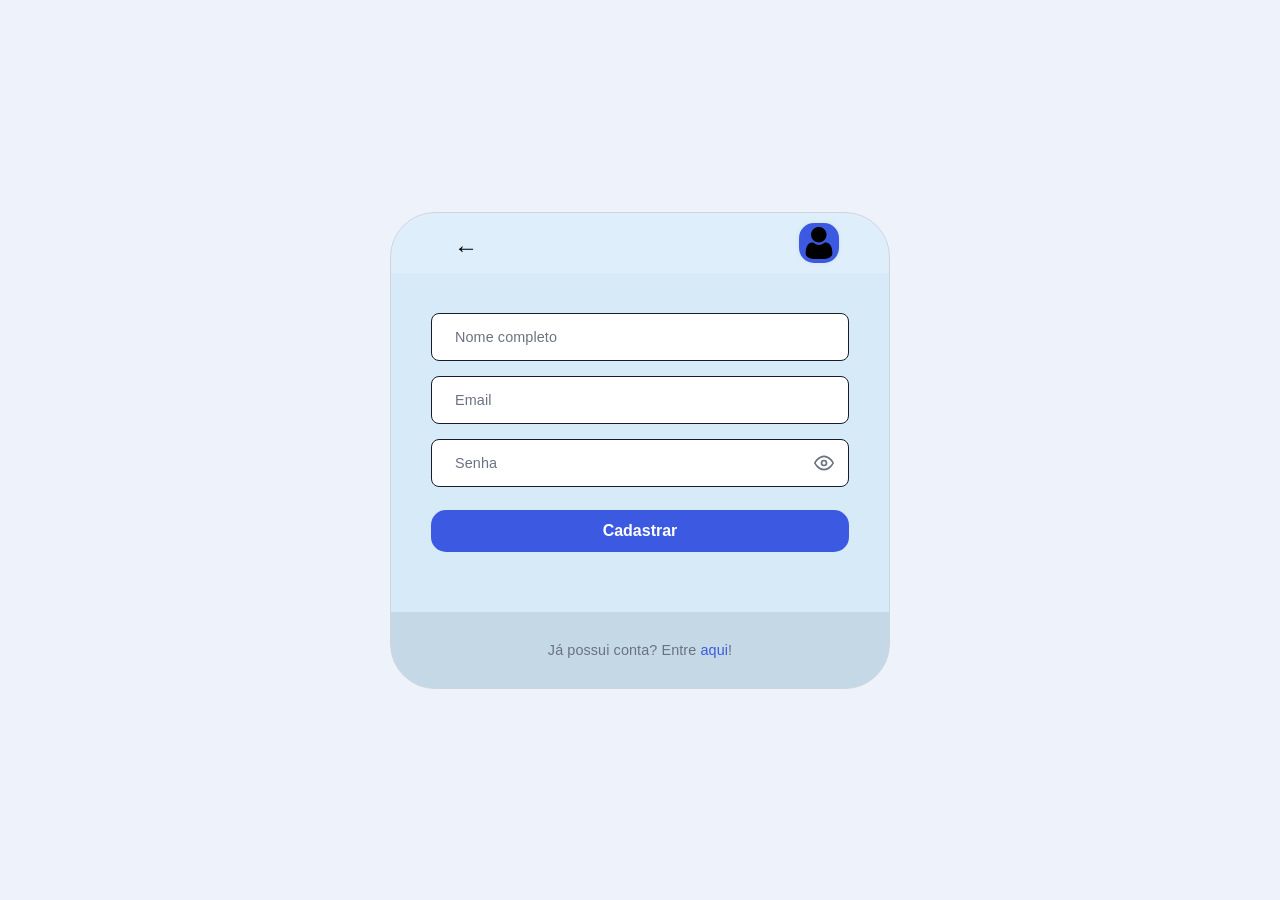
==== commit e6a3fe00: "Correção botões role" ====
--- a/pages/cadastro.html
+++ b/pages/cadastro.html
@@ -33,15 +33,6 @@
         <button type="button" class="toggle-senha" id="toggle-senha" aria-label="Mostrar senha"></button>
       </div>
 
-      <div class="campo-tipo">
-        <span class="tipo-label">Tipo de conta</span>
-        <div class="tipo-opcoes">
-          <button type="button" class="btn-tipo" data-role="ROLE_PROFISSIONAL">Profissional</button>
-          <button type="button" class="btn-tipo" data-role="ROLE_FAMILIA">Família</button>
-          <button type="button" class="btn-tipo" data-role="ROLE_ESCOLA">Escola</button>
-        </div>
-      </div>
-
       <button type="submit" class="btn-submit" id="btn-cadastrar">
         <div class="spinner"></div>
         <span class="btn-texto">Cadastrar</span>
@@ -56,4 +47,4 @@
   <script src="../assets/js/utils.js"></script>
   <script src="../assets/js/cadastro.js"></script>
 </body>
-</html>
+</html>
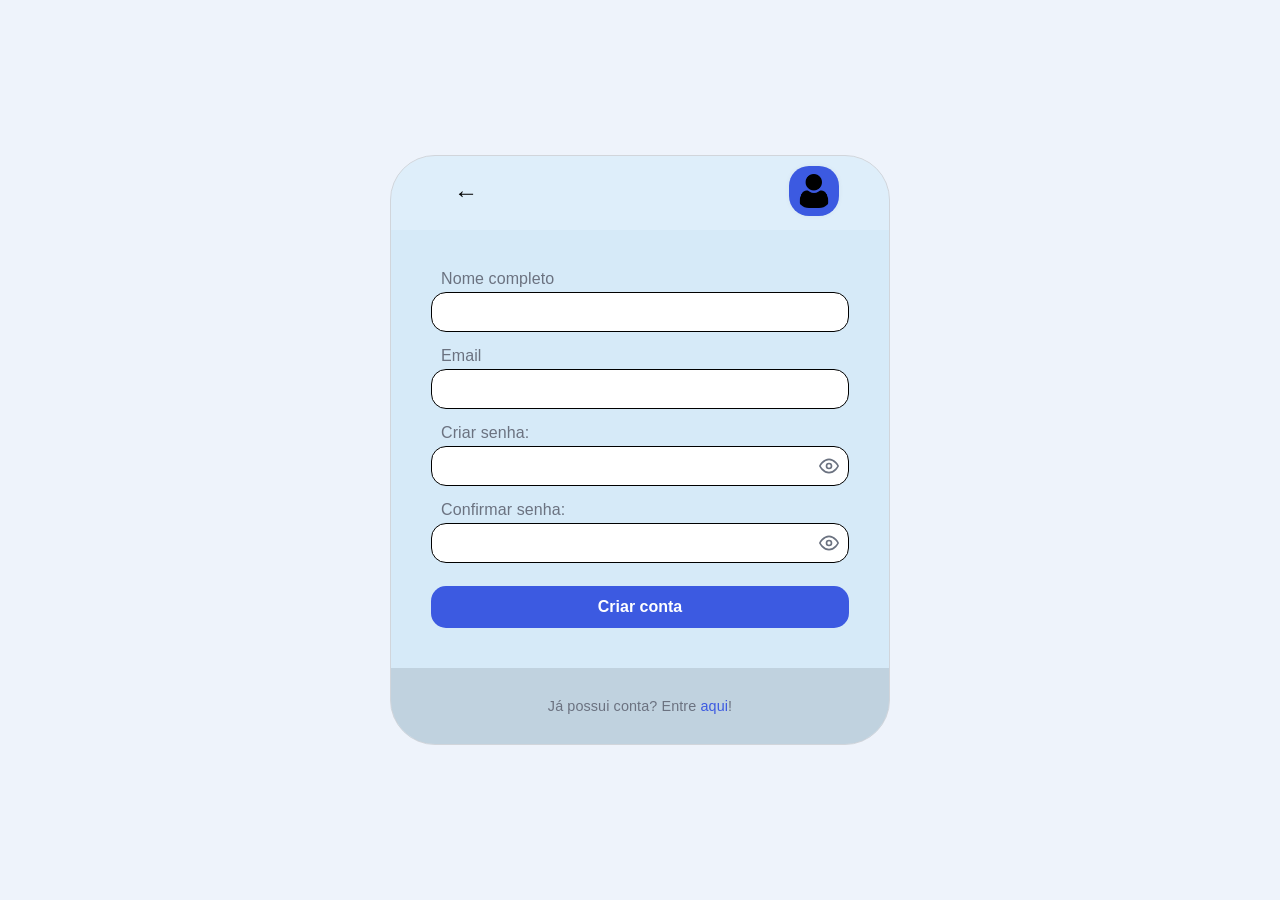
==== commit 937c37f1: "Finalizado login e cadastro" ====
--- a/pages/cadastro.html
+++ b/pages/cadastro.html
@@ -10,33 +10,51 @@
 
   <div class="card" role="main">
     <div class="card-header">
-      <button type="button" id="btn-voltar" class="btn-voltar" aria-label="Voltar">
+      <button type="button" id="btn-voltar" class="btn-voltar">
         &leftarrow;
       </button>
       <div class="logo">
-        <img src="../assets/icons/user-icon.png" class="logo-img" alt="Logo">
+        <img src="../assets/icons/user-icon.png" class="logo-img">
       </div>
     </div>
 
-    <form id="form-cadastro" novalidate>
+    <form id="form-cadastro">
       <div class="campo">
+        <label for="nome">Nome completo</label>
         <input type="text" name="nome" id="nome">
-        <label for="nome">Nome completo</label>
-      </div>
-      <div class="campo">
-        <input type="email" name="email" id="email">
-        <label for="email">Email</label>
-      </div>
-      <div class="campo">
-        <input type="password" name="senha" id="senha">
-        <label for="senha">Senha</label>
-        <button type="button" class="toggle-senha" id="toggle-senha" aria-label="Mostrar senha"></button>
       </div>
 
-      <button type="submit" class="btn-submit" id="btn-cadastrar">
-        <div class="spinner"></div>
-        <span class="btn-texto">Cadastrar</span>
-      </button>
+      <div class="campo">
+        <label for="email">Email</label>
+        <input type="email" name="email" id="email">
+      </div>
+
+      <div class="campo">
+        <label for="senha">Criar senha:</label>
+        <div class="input-senha">
+          <input type="password" name="senha" id="senha">
+          <button type="button" class="toggle-senha" id="toggle-senha"></button>
+        </div>
+      </div>
+
+      <div class="campo">
+        <label for="confirm-senha">Confirmar senha:</label>
+        <div class="input-senha">
+          <input type="password" name="confirm-senha" id="confirm-senha">
+          <button type="button" class="toggle-senha" id="toggle-confirm-senha"></button>
+        </div>
+      </div>
+
+      <div class="forca-senha">
+          <div class="barra">
+            <div class="progresso"></div>
+          </div>
+
+          <span class="texto-forca">Digite uma senha</span>
+      </div>
+
+      <div class="erro">Erro</div>
+      <button type="submit" class="btn-cadastrar" id="btn-cadastrar">Criar conta</button>
     </form>
 
     <div class="card-footer">
@@ -47,4 +65,4 @@
   <script src="../assets/js/utils.js"></script>
   <script src="../assets/js/cadastro.js"></script>
 </body>
-</html>+</html>
--- a/assets/css/cadastro.css
+++ b/assets/css/cadastro.css
@@ -22,7 +22,7 @@
   display: flex;
   flex-direction: row;
   align-items: center;
-  max-height: 60px;
+  max-height: 80px;
   padding: 10px;
   background-color: var(--cor-overlay);
 }
@@ -60,86 +60,53 @@
   gap: 15px;
 }
 
-/* Label flutuante */
 .campo {
   position: relative;
-  background-color: var(--cor-branco);
-  border: 1px solid var(--cor-texto);
-  border-radius: var(--raio-input);
+  width: 100%;
+  min-height: 60px;
   display: flex;
-  flex-direction: row;
-  align-items: center;
-  padding: 3px;
-  transition: box-shadow var(--transicao-media);
+  flex-direction: column;
 }
 
-.campo:focus-within {
-  box-shadow: 1px 1px 0 0 var(--cor-texto);
+.campo label {
+  padding: 0px 0px 4px 10px;
+  color: var(--cor-texto-suave);
 }
 
-form input {
-  flex: 1;
+.campo input {
+  width: 100%;
   height: 40px;
+  border: 1px solid black;
+  border-radius: var(--raio-botao);
+  padding: 10px;
+  font-size: 1rem;
   outline: none;
-  padding: 14px;
-  border: none;
-  background: transparent;
-  font-size: var(--tamanho-base);
-  color: var(--cor-texto);
 }
 
-form label {
-  position: absolute;
-  left: 20px;
-  top: 50%;
-  transform: translateY(-50%);
-  color: var(--cor-texto-suave);
-  font-size: 0.9rem;
-  padding: 0 3px;
-  pointer-events: none;
-  transition: top var(--transicao-rapida),
-              left var(--transicao-rapida),
-              font-size var(--transicao-rapida),
-              background-color var(--transicao-rapida);
+.campo input:hover, .campo input:focus {
+  box-shadow: 1px 2px black;
 }
 
-/* Label no topo quando o campo tem foco ou está preenchido */
-.label-foco {
-  top: 0;
-  left: 10px;
-  font-size: 0.85rem;
-  background-color: var(--cor-branco);
-  border-radius: 4px;
-  border-top: 1px solid var(--cor-texto);
+.input-senha {
+  position: relative;
 }
 
-.label-foco::after {
-  content: "";
-  position: absolute;
-  top: 0;
-  left: 0;
+.input-senha input {
   width: 100%;
-  height: 50%;
-  border-left: 1px solid var(--cor-texto);
-  border-right: 1px solid var(--cor-texto);
-}
-
-/* Desloca o input para dar espaço ao botão de senha */
-.input-foco {
-  padding-right: 40px;
+  padding-right: 40px; /* espaço para o ícone */
 }
 
 /* --- Botão mostrar/ocultar senha --------------------------- */
 .toggle-senha {
+  width: 20px;
+  height: 20px;
   position: absolute;
   right: 10px;
+  top: 50%;
+  transform: translateY(-50%);
+  background-color: transparent;
   border: none;
-  background: transparent;
   cursor: pointer;
-  padding: 4px;
-  display: flex;
-  align-items: center;
-  justify-content: center;
   color: var(--cor-texto-suave);
   transition: color var(--transicao-rapida);
 }
@@ -154,8 +121,37 @@
   pointer-events: none;
 }
 
+/* --- Força da Senha ---------------------------------------- */
+.forca-senha {
+  display: flex;
+  flex-direction: column;
+  gap: 6px;
+  display: none;
+}
+
+.barra {
+  width: 100%;
+  height: 8px;
+  background-color: #ddd;
+  border-radius: 999px;
+  overflow: hidden;
+}
+
+.progresso {
+  width: 0%;
+  height: 100%;
+  transition: width 0.3s ease;
+  border-radius: inherit;
+}
+
+.texto-forca {
+  font-size: 0.9rem;
+  color: var(--cor-texto-suave);
+  margin: 4px;
+}
+
 /* --- Botão de envio ---------------------------------------- */
-.btn-submit {
+.btn-cadastrar {
   margin-top: 8px;
   padding: 12px;
   border: none;
@@ -166,69 +162,25 @@
   font-weight: bold;
   cursor: pointer;
   transition: background-color var(--transicao-rapida);
-  display: flex;
-  align-items: center;
-  justify-content: center;
-  gap: 8px;
 }
 
-.btn-submit:hover {
+.btn-cadastrar:hover {
   background-color: var(--cor-primaria-hover);
 }
 
 /* --- Aviso de erro ----------------------------------------- */
-.aviso-erro {
+.erro {
   color: var(--cor-erro);
-  font-size: 0.85rem;
+  font-size: 0.9rem;
   margin-top: 4px;
   display: none;
 }
 
 /* --- Rodapé do card ---------------------------------------- */
 .card-footer {
-  margin-top: 20px;
   padding: 30px 40px;
-  background-color: rgba(0, 0, 0, 0.08);
+  background-color: var(--cor-sombra);
   font-size: 0.9rem;
   text-align: center;
   color: var(--cor-texto-suave);
 }
-
-/* --- Topi de conta ---------------------------------------- */
-.campo-tipo {
-  display: flex;
-  flex-direction: column;
-  gap: 8px;
-}
-
-.tipo-label {
-  font-size: 0.85rem;
-  color: var(--cor-texto-suave);
-  padding-left: 4px;
-}
-
-.tipo-opcoes {
-  display: flex;
-  gap: 8px;
-}
-
-.btn-tipo {
-  flex: 1;
-  height: 40px;
-  border: 1px solid black;
-  border-radius: var(--raio-botao);
-  background-color: var(--cor-branco);
-  font-family: inherit;
-  font-size: 0.9rem;
-  cursor: pointer;
-  transition: var(--transicao-rapida);
-}
-
-.btn-tipo:hover {
-  box-shadow: 1px 1px 0.2px 0px black;
-}
-
-.btn-tipo.selecionado {
-  background-color: var(--cor-primaria);
-  color: var(--cor-branco);
-}
